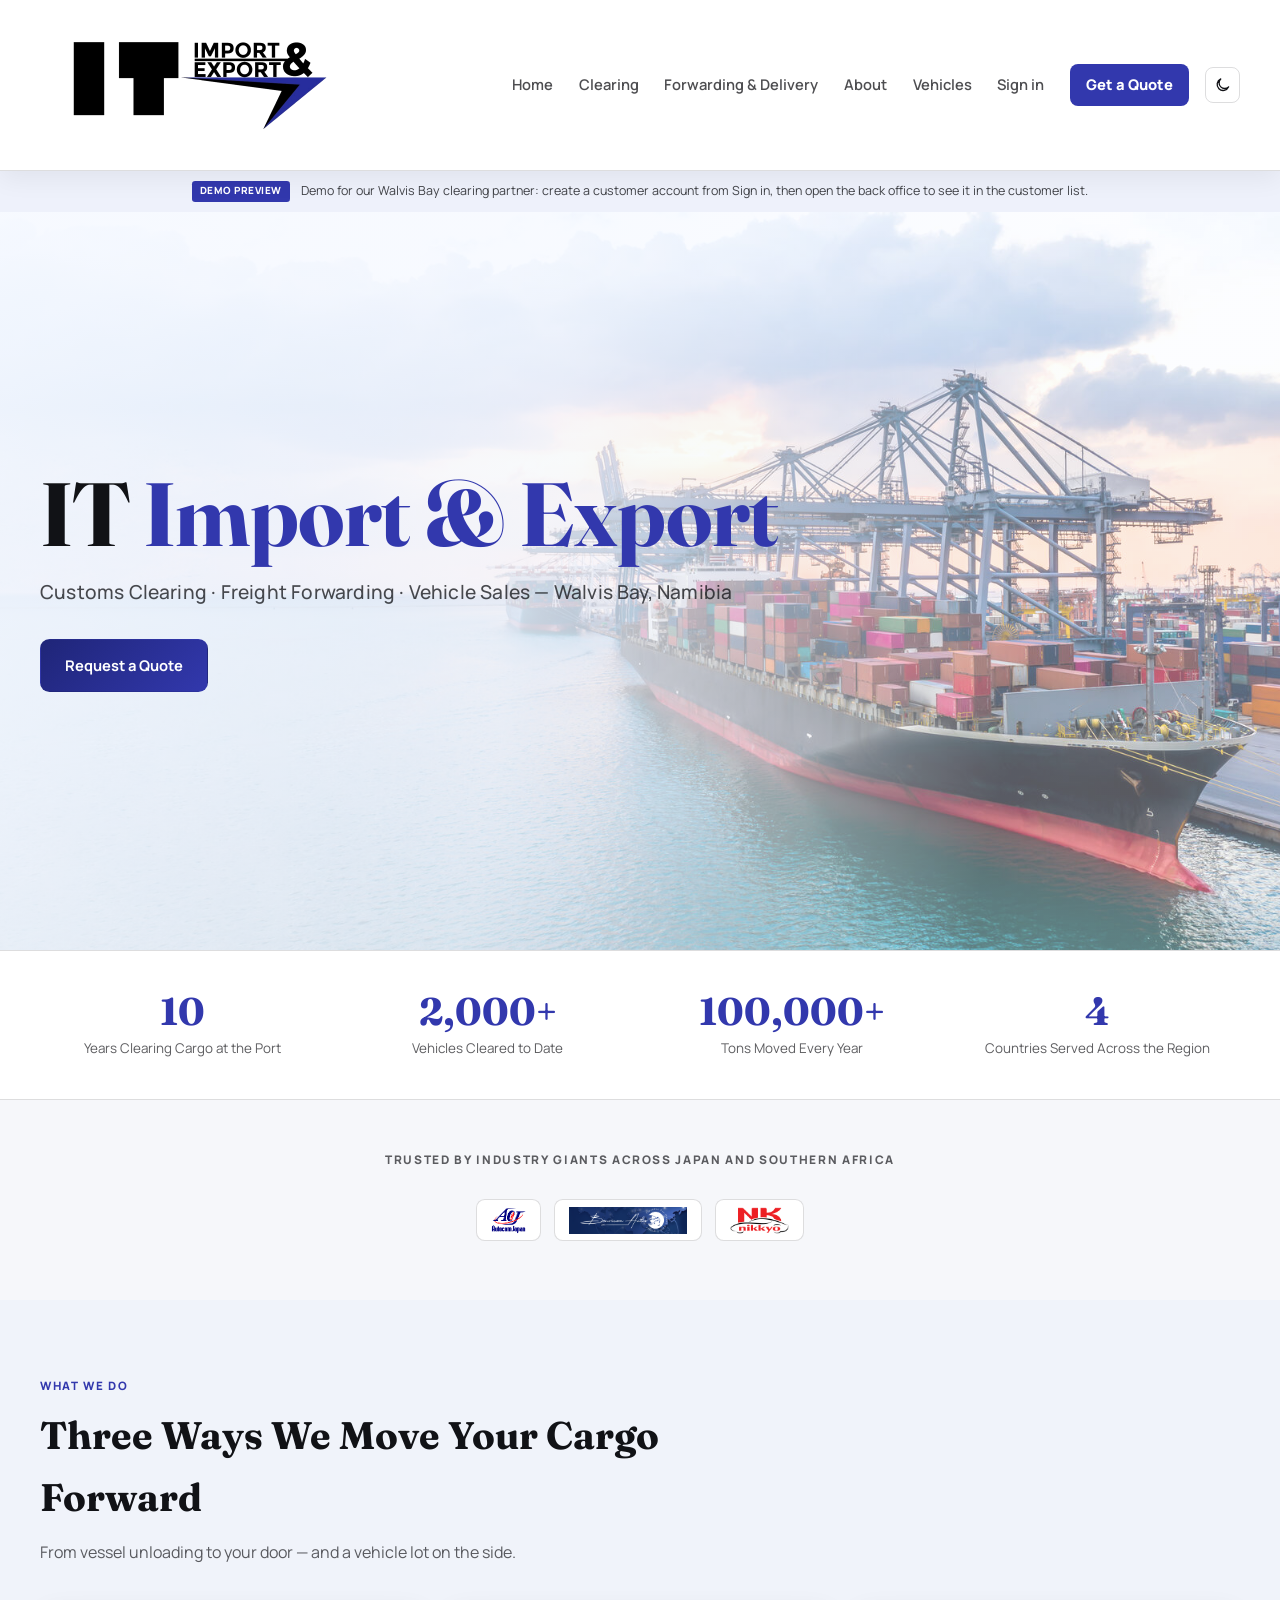
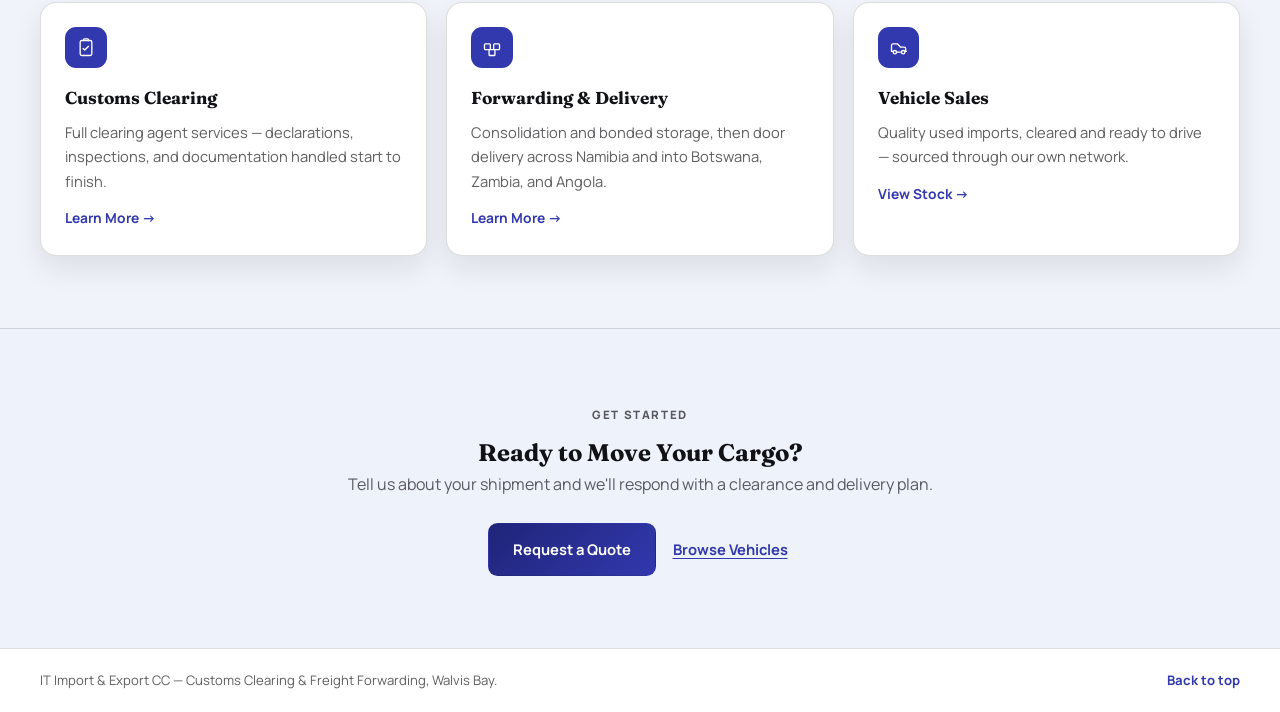
==== index.html @ 36da3877 "Add customer sign-in, a simple back office and a light/dark theme Customers can sign up, sign in and" ====
<!DOCTYPE html>
<html lang="en">
<head>
  <meta charset="UTF-8" />
  <meta name="viewport" content="width=device-width, initial-scale=1.0" />
  <title>IT Import &amp; Export CC — Customs Clearing &amp; Freight Forwarding, Walvis Bay</title>
  <meta name="description" content="Trusted customs clearing and freight forwarding agent based in Walvis Bay, Namibia. Consolidation, clearing, bonded storage, cross-border delivery, and vehicle sales." />
  <link rel="preconnect" href="https://fonts.googleapis.com" />
  <link href="https://fonts.googleapis.com/css2?family=Manrope:wght@400;500;600;700;800&family=Fraunces:opsz,wght@9..144,500;9..144,700&display=swap" rel="stylesheet" />
  <link rel="stylesheet" href="styles.v2.css" />
  <script>/* Theme before first paint: saved choice, else the system setting. */
  (function(){var t;try{t=localStorage.getItem('iti-theme');}catch(e){}if(t!=='light'&&t!=='dark')t=window.matchMedia&&matchMedia('(prefers-color-scheme: dark)').matches?'dark':'light';document.documentElement.setAttribute('data-theme',t);})();</script>
</head>
<body>

  <!-- ===== HEADER ===== -->
  <header class="cl-header">
    <div class="cl-shell cl-header-inner">
      <a href="index.html" class="cl-logo" aria-label="IT Import and Export CC home">
        <img src="assets/it-import-export-logo.jpeg" alt="IT Import and Export logo" class="cl-logo-img" />
      </a>
      <nav class="cl-nav">
        <a href="index.html">Home</a>
        <a href="clearing.html">Clearing</a>
        <a href="forwarding.html">Forwarding &amp; Delivery</a>
        <a href="about.html">About</a>
        <a href="vehicles.html">Vehicles</a>
        <a href="contact.html" class="cl-nav-cta">Get a Quote</a>
      </nav>
      <button type="button" class="cl-theme-toggle" aria-label="Switch light or dark theme" title="Light / dark"><svg class="cl-icon-moon" viewBox="0 0 24 24" aria-hidden="true"><path d="M20 14.8A8.2 8.2 0 1 1 9.2 4a6.6 6.6 0 0 0 10.8 10.8Z"/></svg><svg class="cl-icon-sun" viewBox="0 0 24 24" aria-hidden="true"><circle cx="12" cy="12" r="4.2"/><path d="M12 2.5v3M12 18.5v3M4.2 4.2l2.1 2.1M17.7 17.7l2.1 2.1M2.5 12h3M18.5 12h3M4.2 19.8l2.1-2.1M17.7 6.3l2.1-2.1"/></svg></button>
      <button type="button" class="cl-menu-btn" aria-label="Toggle menu"><span></span><span></span><span></span></button>
    </div>
  </header>
  <div class="cl-nav-backdrop" aria-hidden="true"></div>

  <!-- ===== DEMO NOTICE ===== -->
  <div class="cl-demo-notice">
    <span class="cl-demo-tag">Demo Preview</span>
    <span>Demo for our Walvis Bay clearing partner: create a customer account from Sign in, then open the back office to see it in the customer list.</span>
  </div>

  <!-- ===== HERO — minimalist, name-forward ===== -->
  <section class="cl-hero">
    <div class="cl-hero-bg" aria-hidden="true"></div>
    <div class="cl-hero-overlay" aria-hidden="true"></div>
    <div class="cl-shell cl-hero-content">
      <h1 class="cl-hero-name">IT <em>Import &amp; Export</em></h1>
      <p class="cl-hero-tagline">Customs Clearing · Freight Forwarding · Vehicle Sales — Walvis Bay, Namibia</p>
      <div class="cl-hero-cta">
        <a href="contact.html" class="btn btn-primary">Request a Quote</a>
      </div>
    </div>
  </section>

  <!-- ===== STATS STRIP ===== -->
  <section class="cl-stats-strip">
    <div class="cl-shell cl-stats-grid">
      <div><strong>10</strong><span>Years Clearing Cargo at the Port</span></div>
      <div><strong>2,000+</strong><span>Vehicles Cleared to Date</span></div>
      <div><strong>100,000+</strong><span>Tons Moved Every Year</span></div>
      <div><strong>4</strong><span>Countries Served Across the Region</span></div>
    </div>
  </section>

  <!-- ===== TRUSTED BY ===== -->
  <section class="cl-trusted">
    <div class="cl-shell">
      <p class="cl-trusted-label">Trusted by Industry Giants Across Japan and Southern Africa</p>
      <div class="cl-trusted-row">
        <a href="https://autocj.co.jp/" target="_blank" rel="noopener noreferrer" class="cl-trusted-logo">
          <img src="assets/partners/autocom-japan-official.png" alt="Autocom Japan Inc" loading="lazy" />
        </a>
        <a href="https://www.benricomautos.co.jp/" target="_blank" rel="noopener noreferrer" class="cl-trusted-logo">
          <img src="assets/partners/benricom-autos.png" alt="Benricom Autos Co., Ltd." loading="lazy" />
        </a>
        <a href="https://www.nikkyocars.com/" target="_blank" rel="noopener noreferrer" class="cl-trusted-logo">
          <img src="assets/partners/nikkyo.png" alt="Nikkyo" loading="lazy" />
        </a>
      </div>
    </div>
  </section>

  <!-- ===== SERVICES OVERVIEW ===== -->
  <section id="services" class="cl-section cl-section-alt">
    <div class="cl-shell">
      <header class="cl-section-head">
        <p class="cl-eyebrow">What We Do</p>
        <h2>Three Ways We Move Your Cargo Forward</h2>
        <p class="cl-section-sub">From vessel unloading to your door — and a vehicle lot on the side.</p>
      </header>
      <div class="cl-service-grid">
        <article class="cl-service-card">
          <div class="cl-tile"><svg viewBox="0 0 24 24"><rect x="5" y="3" width="14" height="18" rx="2"/><path d="M9 3V2a1 1 0 0 1 1-1h4a1 1 0 0 1 1 1v1"/><path d="M8.5 12.5l2 2 4.5-4.5"/></svg></div>
          <h3>Customs Clearing</h3>
          <p>Full clearing agent services — declarations, inspections, and documentation handled start to finish.</p>
          <a href="clearing.html" class="cl-service-card-link">Learn More →</a>
        </article>
        <article class="cl-service-card">
          <div class="cl-tile"><svg viewBox="0 0 24 24"><rect x="3" y="7" width="7" height="7" rx="1"/><rect x="14" y="7" width="7" height="7" rx="1"/><rect x="8.5" y="14" width="7" height="7" rx="1"/></svg></div>
          <h3>Forwarding &amp; Delivery</h3>
          <p>Consolidation and bonded storage, then door delivery across Namibia and into Botswana, Zambia, and Angola.</p>
          <a href="forwarding.html" class="cl-service-card-link">Learn More →</a>
        </article>
        <article class="cl-service-card">
          <div class="cl-tile"><svg viewBox="0 0 24 24"><path d="M3 16V9a2 2 0 0 1 2-2h5l4 4h4a2 2 0 0 1 2 2v3"/><circle cx="7" cy="17" r="2"/><circle cx="17" cy="17" r="2"/><path d="M3 16h2M19 16h2M9 17h6"/></svg></div>
          <h3>Vehicle Sales</h3>
          <p>Quality used imports, cleared and ready to drive — sourced through our own network.</p>
          <a href="vehicles.html" class="cl-service-card-link">View Stock →</a>
        </article>
      </div>
    </div>
  </section>

  <!-- ===== CTA BANNER ===== -->
  <section class="cl-contact cl-cta-banner">
    <div class="cl-shell">
      <p class="cl-eyebrow">Get Started</p>
      <h2>Ready to Move Your Cargo?</h2>
      <p>Tell us about your shipment and we'll respond with a clearance and delivery plan.</p>
      <div class="cl-hero-actions cl-cta-actions">
        <a href="contact.html" class="btn btn-primary">Request a Quote</a>
        <a href="vehicles.html" class="btn btn-tertiary">Browse Vehicles</a>
      </div>
    </div>
  </section>

  <!-- ===== FOOTER ===== -->
  <footer class="cl-footer">
    <div class="cl-shell cl-footer-inner">
      <p>IT Import &amp; Export CC — Customs Clearing &amp; Freight Forwarding, Walvis Bay.</p>
      <a href="index.html">Back to top</a>
    </div>
  </footer>

  <script src="main.js"></script>
  <script src="assets/basic-kit.js" data-site="it-import-export" data-business="IT Import &amp; Export CC" data-accent="var(--accent-solid)" data-on-accent="#ffffff" data-tone="auto"></script>
</body>
</html>
---- styles.v2.css ----
/* ===== TOKENS ===== */
:root {
  --navy: #111216;
  --navy-2: #1f2578;
  --navy-3: #3238ad;
  --amber: #3238ad;
  --amber-2: #4d56da;
  --sand: #f6f7fa;
  --text: #111216;
  --muted: rgba(17, 18, 22, 0.68);
  --line: rgba(17, 18, 22, 0.14);
  --card: #ffffff;
  --shadow: 0 12px 28px rgba(17, 18, 22, 0.09);
  --surface: #ffffff;
  --accent-solid: #3238ad;
}

* { margin: 0; padding: 0; box-sizing: border-box; }
html { scroll-behavior: smooth; }

body {
  background: var(--sand);
  color: var(--text);
  font-family: 'Manrope', 'Segoe UI', sans-serif;
  line-height: 1.6;
}

h1, h2, h3 {
  font-family: 'Fraunces', Georgia, serif;
  color: var(--navy);
}

a { text-decoration: none; color: inherit; }

.cl-shell {
  width: min(1200px, calc(100% - 3rem));
  margin: 0 auto;
}

.cl-eyebrow {
  display: inline-block;
  font-size: 0.72rem;
  font-weight: 800;
  letter-spacing: 0.14em;
  text-transform: uppercase;
  color: var(--amber);
  margin-bottom: 0.6rem;
}

.btn {
  display: inline-flex;
  align-items: center;
  justify-content: center;
  padding: 0.85rem 1.5rem;
  border-radius: 0.6rem;
  font-weight: 700;
  font-size: 0.92rem;
  border: 1.5px solid transparent;
  transition: transform 0.15s ease, box-shadow 0.15s ease, background 0.2s ease;
}

.btn-primary {
  background: linear-gradient(135deg, var(--navy-2), var(--navy-3));
  color: #fff;
}
.btn-primary:hover { transform: translateY(-2px); box-shadow: 0 10px 20px rgba(50, 56, 173, 0.34); }

.btn-outline {
  border-color: rgba(50, 56, 173, 0.45);
  color: var(--navy-3);
}
.btn-outline:hover {
  border-color: var(--navy-3);
  background: var(--navy-3);
  color: #fff;
  transform: translateY(-2px);
}

.btn-tertiary {
  color: var(--navy-3);
  padding: 0.85rem 0.2rem;
  text-decoration: underline;
  text-underline-offset: 3px;
}
.btn-tertiary:hover { color: var(--navy-2); transform: none; }

.btn-full { width: 100%; }

/* ===== HEADER ===== */
.cl-header {
  position: sticky;
  top: 0;
  z-index: 40;
  background: #fff;
  border-bottom: 1px solid var(--line);
  box-shadow: 0 8px 24px rgba(17, 18, 22, 0.06);
}

.cl-header-inner {
  min-height: 84px;
  display: flex;
  align-items: center;
  justify-content: space-between;
  gap: 1rem;
}

.cl-logo {
  display: inline-flex;
  align-items: center;
  width: clamp(180px, 25vw, 340px);
  min-height: clamp(54px, 7vw, 86px);
}

.cl-logo-img {
  display: block;
  width: 100%;
  height: auto;
  object-fit: contain;
  /* The JPEG has an off-white box and grey edge lines: lift the box to white, trim the edges. */
  filter: brightness(1.03);
  clip-path: inset(0 1%);
}

.cl-nav { display: flex; align-items: center; gap: 1.6rem; }
.cl-nav a {
  color: rgba(17, 18, 22, 0.75);
  font-weight: 600;
  font-size: 0.92rem;
  transition: color 0.2s;
}
.cl-nav a:hover { color: var(--navy-3); }

.cl-nav-cta {
  background: var(--navy-3);
  color: #fff !important;
  padding: 0.55rem 1rem;
  border-radius: 0.5rem;
  font-weight: 800 !important;
}

.cl-menu-btn {
  display: none;
  width: 2.2rem;
  height: 2.2rem;
  border: 1px solid var(--line);
  border-radius: 0.5rem;
  background: transparent;
  padding: 0.35rem;
}
.cl-menu-btn span { display: block; width: 100%; height: 2px; background: var(--text); margin: 0.22rem 0; }

/* ===== DEMO NOTICE ===== */
.cl-demo-notice {
  background: #eef1fb;
  color: rgba(17, 18, 22, 0.78);
  text-align: center;
  padding: 0.6rem 1.2rem;
  font-size: 0.78rem;
  display: flex;
  align-items: center;
  justify-content: center;
  gap: 0.7rem;
  flex-wrap: wrap;
}
.cl-demo-tag {
  background: var(--navy-3);
  color: #fff;
  font-size: 0.62rem;
  font-weight: 800;
  letter-spacing: 0.05em;
  text-transform: uppercase;
  padding: 0.18rem 0.5rem;
  border-radius: 0.2rem;
}
.cl-demo-notice a { color: var(--navy-3); text-decoration: underline; }

/* ===== HOME HERO =====
   Minimalist: one real photo, one dark gradient, the company name and
   nothing else fighting for attention. No stats, no card, no clutter. */
.cl-hero {
  position: relative;
  min-height: 82vh;
  display: flex;
  align-items: center;
  overflow: hidden;
  background: #edf1f8;
}

.cl-hero-bg {
  position: absolute;
  inset: 0;
  z-index: 0;
  background: url("assets/hero-port.jpg") center 62% / cover no-repeat;
  filter: saturate(0.85) brightness(1.06);
}

.cl-hero-overlay {
  position: absolute;
  inset: 0;
  z-index: 1;
  background: linear-gradient(100deg, rgba(246, 249, 255, 0.94) 0%, rgba(246, 249, 255, 0.82) 42%, rgba(246, 249, 255, 0.36) 78%);
}

.cl-hero-content {
  position: relative;
  z-index: 2;
  padding: 4.5rem 0;
}

.cl-hero-name {
  font-family: 'Fraunces', serif;
  font-weight: 700;
  color: var(--navy);
  font-size: clamp(2.8rem, 7vw, 5.6rem);
  line-height: 1;
  letter-spacing: -0.01em;
}
.cl-hero-name em { color: var(--navy-3); font-style: normal; }

.cl-hero-tagline {
  margin: 1.1rem 0 0;
  font-size: clamp(1rem, 1.6vw, 1.2rem);
  color: rgba(17, 18, 22, 0.76);
  font-weight: 500;
  letter-spacing: 0.01em;
}

.cl-hero-cta {
  margin-top: 2rem;
}

/* ===== INNER PAGE BANNER =====
   Compact, consistent header for every non-home page — no photo, just
   the section identity and a one-line description. */
.cl-page-banner {
  background: linear-gradient(150deg, #f6f8ff 0%, #e9edff 100%);
  padding: 3.2rem 0 2.6rem;
}
.cl-page-banner h1 {
  color: var(--navy);
  font-size: clamp(1.9rem, 3.4vw, 2.6rem);
  margin: 0.6rem 0 0;
}
.cl-page-banner p {
  margin: 0.8rem 0 0;
  color: var(--muted);
  font-size: 1.02rem;
  max-width: 60ch;
  line-height: 1.7;
}

.cl-kicker {
  display: inline-block;
  font-size: 0.76rem;
  font-weight: 700;
  letter-spacing: 0.08em;
  text-transform: uppercase;
  color: var(--navy-3);
  background: rgba(50, 56, 173, 0.09);
  border: 1px solid rgba(50, 56, 173, 0.26);
  padding: 0.4rem 0.85rem;
  border-radius: 999px;
}

.cl-hero-actions {
  display: flex;
  flex-wrap: wrap;
  gap: 0.75rem;
  margin-top: 1.4rem;
}

/* ===== SECTIONS ===== */
.cl-section { padding: 4.5rem 0; }
.cl-section-alt { background: #f0f3fa; }

.cl-section-head { max-width: 640px; margin-bottom: 2.2rem; }
.cl-section-head h2 { font-size: clamp(1.7rem, 3vw, 2.4rem); margin: 0; }
.cl-section-sub { margin-top: 0.7rem; color: var(--muted); font-size: 1rem; line-height: 1.7; }

/* Tile icon system: outline rings for services, solid for feature call-outs */
.cl-tile {
  width: 2.6rem;
  height: 2.6rem;
  border-radius: 0.7rem;
  display: inline-flex;
  align-items: center;
  justify-content: center;
  background: var(--navy-3);
  margin-bottom: 1rem;
}
.cl-tile svg {
  width: 1.25rem;
  height: 1.25rem;
  stroke: #fff;
  fill: none;
  stroke-width: 1.6;
  stroke-linecap: round;
  stroke-linejoin: round;
}
.cl-tile-outline {
  background: transparent;
  border: 1.5px solid var(--navy-3);
}
.cl-tile-outline svg { stroke: var(--navy-3); }
.cl-tile-sm {
  width: 2rem;
  height: 2rem;
  border-radius: 0.5rem;
  margin-bottom: 0;
  flex-shrink: 0;
}
.cl-tile-sm svg { width: 1rem; height: 1rem; }

.cl-service-grid {
  display: grid;
  grid-template-columns: repeat(3, minmax(0, 1fr));
  gap: 1.2rem;
}
.cl-service-card {
  background: var(--card);
  border: 1px solid var(--line);
  border-radius: 1rem;
  padding: 1.5rem;
  box-shadow: var(--shadow);
  transition: transform 0.2s ease, box-shadow 0.2s ease;
}
.cl-service-card:hover { transform: translateY(-4px); box-shadow: 0 20px 36px rgba(17, 18, 22, 0.14); }
.cl-service-card h3 { font-size: 1.08rem; margin: 0 0 0.5rem; }
.cl-service-card p { color: var(--muted); font-size: 0.92rem; line-height: 1.65; margin: 0; }
.cl-service-card-link {
  display: inline-flex;
  align-items: center;
  gap: 0.35rem;
  margin-top: 0.9rem;
  font-size: 0.86rem;
  font-weight: 700;
  color: var(--navy-3);
}

/* ===== STATS STRIP ===== */
.cl-stats-strip {
  background: #fff;
  padding: 2.6rem 0;
  border-top: 1px solid var(--line);
  border-bottom: 1px solid var(--line);
}
.cl-stats-grid {
  display: grid;
  grid-template-columns: repeat(4, minmax(0, 1fr));
  gap: 1.2rem;
  text-align: center;
}
.cl-stats-grid div { display: flex; flex-direction: column; }
.cl-stats-grid strong {
  font-family: 'Fraunces', serif;
  font-size: clamp(1.8rem, 3vw, 2.4rem);
  color: var(--navy-3);
  line-height: 1;
}
.cl-stats-grid span {
  margin-top: 0.5rem;
  font-size: 0.84rem;
  color: var(--muted);
  line-height: 1.4;
}

/* ===== TRUSTED BY ===== */
.cl-trusted {
  padding: 3.2rem 0;
  text-align: center;
}
.cl-trusted-label {
  font-size: 0.74rem;
  font-weight: 800;
  letter-spacing: 0.14em;
  text-transform: uppercase;
  color: var(--muted);
  margin-bottom: 1.6rem;
}
.cl-trusted-row {
  display: flex;
  justify-content: center;
  align-items: center;
  gap: 0.8rem;
  flex-wrap: nowrap;
  overflow-x: auto;
  padding: 0.2rem 0.2rem 0.5rem;
}
.cl-trusted-logo {
  display: flex;
  align-items: center;
  justify-content: center;
  flex-shrink: 0;
  height: 42px;
  padding: 0.4rem 0.9rem;
  border: 1px solid var(--line);
  border-radius: 0.55rem;
  background: var(--card);
  transition: border-color 0.2s ease, transform 0.2s ease;
}
.cl-trusted-logo:hover { border-color: var(--navy-3); transform: translateY(-2px); }
.cl-trusted-logo img {
  height: 100%;
  width: auto;
  object-fit: contain;
}

/* ===== VEHICLE STOCK ===== */
.cl-stock-filters {
  display: flex;
  flex-direction: column;
  gap: 0.9rem;
  margin-bottom: 1.8rem;
}
.cl-filter-row {
  display: flex;
  align-items: center;
  gap: 0.7rem;
  flex-wrap: wrap;
}
.cl-filter-row-label {
  font-size: 0.72rem;
  font-weight: 800;
  letter-spacing: 0.08em;
  text-transform: uppercase;
  color: var(--muted);
  flex-shrink: 0;
  width: 5.5rem;
}
.cl-stock-filter {
  display: flex;
  gap: 0.5rem;
  flex-wrap: wrap;
}
.cl-stock-filter button {
  padding: 0.5rem 1.1rem;
  border-radius: 999px;
  border: 1.5px solid var(--line);
  background: var(--card);
  color: var(--muted);
  font-weight: 700;
  font-size: 0.82rem;
  cursor: pointer;
  transition: all 0.2s;
}
.cl-stock-filter button:hover { border-color: var(--navy); color: var(--navy); }
.cl-stock-filter button.is-active { background: var(--navy-3); border-color: var(--navy-3); color: #fff; }

.cl-stock-grid {
  display: grid;
  grid-template-columns: repeat(4, minmax(0, 1fr));
  gap: 1.1rem;
}

.cl-car-card {
  background: var(--card);
  border: 1px solid var(--line);
  border-radius: 1rem;
  overflow: hidden;
  box-shadow: var(--shadow);
  transition: transform 0.2s ease, box-shadow 0.2s ease;
}
.cl-car-card:hover { transform: translateY(-4px); box-shadow: 0 20px 36px rgba(17, 18, 22, 0.14); }
.cl-car-card.cl-hidden { display: none; }

.cl-car-image { position: relative; aspect-ratio: 4 / 3; overflow: hidden; }
.cl-car-image img { width: 100%; height: 100%; object-fit: cover; display: block; }
.cl-car-badge {
  position: absolute;
  top: 0.7rem;
  right: 0.7rem;
  background: rgba(17, 18, 22, 0.82);
  color: #fff;
  font-size: 0.66rem;
  font-weight: 800;
  letter-spacing: 0.04em;
  text-transform: uppercase;
  padding: 0.25rem 0.55rem;
  border-radius: 999px;
}
.cl-car-badge.reserved { color: #fff; background: rgba(50, 56, 173, 0.9); }

.cl-car-info { padding: 1rem; }
.cl-car-year { font-size: 0.74rem; color: var(--muted); font-weight: 700; letter-spacing: 0.03em; }
.cl-car-info h3 { font-size: 1rem; margin: 0.3rem 0 0.5rem; }
.cl-car-specs { display: flex; gap: 0.4rem; flex-wrap: wrap; margin-bottom: 0.8rem; }
.cl-car-specs span {
  font-size: 0.72rem;
  color: var(--navy-2);
  background: rgba(50, 56, 173, 0.08);
  padding: 0.18rem 0.5rem;
  border-radius: 0.3rem;
  font-weight: 600;
}
.cl-car-footer {
  display: flex;
  align-items: center;
  justify-content: space-between;
  padding-top: 0.7rem;
  border-top: 1px solid var(--line);
}
.cl-car-price { font-weight: 800; color: var(--navy); font-family: 'Fraunces', serif; font-size: 1.02rem; }
.cl-car-footer > span:last-child { font-size: 0.8rem; font-weight: 700; color: var(--navy-3); }

.cl-stock-empty {
  text-align: center;
  color: var(--muted);
  font-size: 0.95rem;
  padding: 2rem 0;
}
.cl-stock-empty a { color: var(--navy-3); font-weight: 700; }

.cl-stock-more { margin-top: 1.6rem; text-align: center; }
.btn-outline-dark {
  border-color: var(--navy);
  color: var(--navy);
  background: transparent;
}
.btn-outline-dark:hover { background: var(--navy); color: #fff; transform: translateY(-2px); }

/* ===== TEAM ===== */
.cl-team-grid {
  display: grid;
  grid-template-columns: repeat(3, minmax(0, 1fr));
  gap: 1.1rem;
}
.cl-team-card {
  background: var(--card);
  border: 1px solid var(--line);
  border-radius: 1rem;
  padding: 1.4rem;
  box-shadow: var(--shadow);
}
.cl-team-card h3 { font-size: 1.1rem; margin: 0 0 0.15rem; }
.cl-team-role {
  font-size: 0.8rem;
  font-weight: 700;
  color: var(--navy-3);
  margin: 0 0 0.9rem;
}
.cl-team-links { display: flex; flex-direction: column; gap: 0.5rem; }
.cl-team-link {
  font-size: 0.86rem;
  font-weight: 600;
  color: var(--text);
  padding: 0.5rem 0.7rem;
  background: rgba(50, 56, 173, 0.08);
  border-radius: 0.5rem;
  transition: background 0.2s;
}
.cl-team-link:hover { background: rgba(50, 56, 173, 0.16); }

/* ===== CORRIDOR ===== */
.cl-corridor-grid {
  display: grid;
  grid-template-columns: minmax(0, 1fr) minmax(320px, 0.85fr);
  gap: 2.5rem;
  align-items: start;
}
.cl-corridor-list {
  margin-top: 1.5rem;
  display: grid;
  grid-template-columns: repeat(2, minmax(0, 1fr));
  gap: 0.8rem;
}
.cl-corridor-list article {
  background: var(--card);
  border: 1px solid var(--line);
  border-radius: 0.8rem;
  padding: 1rem;
}
.cl-corridor-list h3 { font-size: 1rem; margin: 0 0 0.3rem; }
.cl-corridor-list p { font-size: 0.85rem; color: var(--muted); margin: 0; line-height: 1.5; }

/* Coverage map: schematic (not geographically precise) — ocean + coastline
   + landmass, Walvis Bay sitting at the bay notch, routes fanning inland
   toward each destination. */
.cl-map-card {
  position: relative;
  aspect-ratio: 1 / 1;
  background: linear-gradient(160deg, #f5f8ff 0%, #e7ecff 55%);
  border: 1px solid var(--line);
  border-radius: 1rem;
  box-shadow: var(--shadow);
  overflow: hidden;
}
.cl-map-land {
  position: absolute;
  inset: 0;
  width: 100%;
  height: 100%;
}
.cl-map-grid {
  position: absolute;
  inset: 0;
  background-image:
    linear-gradient(rgba(50, 56, 173, 0.09) 1px, transparent 1px),
    linear-gradient(90deg, rgba(50, 56, 173, 0.09) 1px, transparent 1px);
  background-size: 32px 32px;
  -webkit-mask-image: linear-gradient(160deg, transparent 0%, transparent 20%, #000 45%);
  mask-image: linear-gradient(160deg, transparent 0%, transparent 20%, #000 45%);
}
.cl-map-routes {
  position: absolute;
  inset: 0;
  width: 100%;
  height: 100%;
  color: var(--navy-3);
}
.cl-map-route {
  fill: none;
  stroke: currentColor;
  stroke-width: 2;
  stroke-dasharray: 5 4;
  opacity: 0.75;
}
.cl-map-point {
  position: absolute;
  transform: translate(-50%, -50%);
  display: flex;
  align-items: center;
  gap: 0.4rem;
  font-size: 0.78rem;
  font-weight: 700;
  color: var(--text);
  white-space: nowrap;
}
.cl-map-dot {
  width: 0.6rem;
  height: 0.6rem;
  border-radius: 50%;
  background: var(--navy-3);
  box-shadow: 0 0 0 4px rgba(50, 56, 173, 0.2);
  flex-shrink: 0;
}
.cl-map-point-origin {
  font-size: 0.86rem;
  z-index: 1;
}
.cl-map-point-origin .cl-map-dot {
  width: 0.9rem;
  height: 0.9rem;
  background: #fff;
  box-shadow: 0 0 0 5px rgba(50, 56, 173, 0.2);
}

.cl-pt-walvisbay { left: 24%; top: 85%; }
.cl-pt-windhoek { left: 50%; top: 63%; }
.cl-pt-botswana { left: 80%; top: 65%; }
.cl-pt-zambia { left: 73%; top: 33%; }
.cl-pt-angola { left: 40%; top: 24%; }

/* ===== WHY US ===== */
.cl-why-grid {
  display: grid;
  grid-template-columns: repeat(4, minmax(0, 1fr));
  gap: 1.1rem;
}
.cl-why-card {
  background: var(--card);
  border: 1px solid var(--line);
  border-radius: 1rem;
  padding: 1.4rem;
  box-shadow: var(--shadow);
}
.cl-why-card h3 { font-size: 1rem; margin: 0 0 0.4rem; }
.cl-why-card p { font-size: 0.86rem; color: var(--muted); margin: 0; line-height: 1.6; }

/* ===== PACKAGE ===== */
.cl-pkg-grid {
  display: grid;
  grid-template-columns: repeat(4, minmax(0, 1fr));
  gap: 1.1rem;
}
.cl-pkg-card {
  background: var(--card);
  border: 1px solid var(--line);
  border-radius: 1rem;
  padding: 1.3rem;
}
.cl-pkg-card h3 { font-size: 1rem; margin: 0 0 0.4rem; }
.cl-pkg-card p { font-size: 0.86rem; color: var(--muted); margin: 0; line-height: 1.6; }

/* ===== CONTACT ===== */
.cl-contact { padding: 4.5rem 0; background: #eef2fb; color: var(--text); border-top: 1px solid var(--line); }
.cl-contact h2 { color: var(--navy); }
.cl-contact p { color: var(--muted); }

.cl-cta-banner { text-align: center; }
.cl-cta-actions { justify-content: center; margin-top: 1.6rem; }
.cl-contact-grid {
  display: grid;
  grid-template-columns: minmax(0, 1fr) minmax(340px, 0.9fr);
  gap: 2.5rem;
  align-items: start;
}
.cl-contact-details { margin-top: 1.5rem; display: flex; flex-direction: column; gap: 0.9rem; }
.cl-contact-item { display: flex; align-items: center; gap: 0.7rem; font-size: 0.9rem; }

.cl-form {
  background: #fff;
  border: 1px solid var(--line);
  border-radius: 1rem;
  padding: 1.4rem;
  display: grid;
  gap: 0.85rem;
}
.cl-form-row { display: grid; grid-template-columns: 1fr 1fr; gap: 0.85rem; }
.cl-form-group { display: flex; flex-direction: column; gap: 0.35rem; }
.cl-form-group label {
  font-size: 0.7rem;
  font-weight: 700;
  letter-spacing: 0.05em;
  text-transform: uppercase;
  color: var(--muted);
}
.cl-optional {
  font-weight: 500;
  text-transform: none;
  letter-spacing: normal;
  opacity: 0.7;
}
.cl-form-group input,
.cl-form-group select,
.cl-form-group textarea {
  background: #fff;
  border: 1px solid var(--line);
  border-radius: 0.5rem;
  padding: 0.65rem 0.75rem;
  color: var(--text);
  font-family: inherit;
  font-size: 0.9rem;
  resize: none;
}
.cl-form-group input::placeholder,
.cl-form-group textarea::placeholder { color: rgba(17, 18, 22, 0.38); }

/* ===== SEARCH VEHICLES MODAL ===== */
.cl-search-trigger {
  border: none;
  font-family: inherit;
  cursor: pointer;
}

.cl-search-modal-backdrop {
  position: fixed;
  inset: 0;
  z-index: 60;
  background: rgba(17, 18, 22, 0.35);
  -webkit-backdrop-filter: blur(2px);
  backdrop-filter: blur(2px);
  opacity: 0;
  pointer-events: none;
  transition: opacity 0.2s ease;
}
.cl-search-modal-backdrop.visible { opacity: 1; pointer-events: auto; }

.cl-search-modal {
  position: fixed;
  z-index: 61;
  top: 50%;
  left: 50%;
  transform: translate(-50%, -46%);
  width: min(440px, calc(100% - 2rem));
  background: #fff;
  border: 1px solid var(--line);
  border-radius: 1rem;
  padding: 1.6rem;
  box-shadow: 0 24px 50px rgba(17, 18, 22, 0.2);
  opacity: 0;
  pointer-events: none;
  transition: opacity 0.2s ease, transform 0.2s ease;
}
.cl-search-modal.visible {
  opacity: 1;
  pointer-events: auto;
  transform: translate(-50%, -50%);
}
.cl-search-modal h2 { color: var(--navy); font-size: 1.3rem; margin: 0; }
.cl-search-modal-sub {
  color: var(--muted);
  font-size: 0.85rem;
  margin: 0.5rem 0 1.3rem;
}
.cl-search-modal .cl-form-group { margin-bottom: 0.9rem; }
.cl-search-modal-close {
  position: absolute;
  top: 1rem;
  right: 1rem;
  width: 2rem;
  height: 2rem;
  border-radius: 50%;
  border: 1px solid var(--line);
  background: transparent;
  color: var(--text);
  font-size: 1.1rem;
  line-height: 1;
  cursor: pointer;
}
.cl-search-modal-close:hover { border-color: var(--navy-3); color: var(--navy-3); }
.cl-search-modal select:disabled { opacity: 0.5; cursor: not-allowed; }

html.modal-open, body.modal-open { overflow: hidden; height: 100%; }

/* ===== FOOTER ===== */
.cl-footer { background: #fff; border-top: 1px solid var(--line); padding: 1.3rem 0; }
.cl-footer-inner {
  display: flex;
  justify-content: space-between;
  align-items: center;
  gap: 1rem;
  flex-wrap: wrap;
}
.cl-footer p { color: var(--muted); font-size: 0.82rem; margin: 0; }
.cl-footer a { color: var(--navy-3); font-size: 0.82rem; font-weight: 700; }

/* ===== RESPONSIVE ===== */
@media (max-width: 1024px) {
  .cl-service-grid { grid-template-columns: repeat(2, minmax(0, 1fr)); }
  .cl-why-grid, .cl-pkg-grid { grid-template-columns: repeat(2, minmax(0, 1fr)); }
  .cl-stock-grid { grid-template-columns: repeat(2, minmax(0, 1fr)); }
  .cl-team-grid { grid-template-columns: repeat(2, minmax(0, 1fr)); }
  .cl-corridor-grid { grid-template-columns: 1fr; }
  .cl-contact-grid { grid-template-columns: 1fr; }
  .cl-stats-grid { grid-template-columns: repeat(2, minmax(0, 1fr)); gap: 1.6rem; }
}

@media (max-width: 1100px) {
  .cl-nav { display: none; }
  .cl-menu-btn { display: flex; flex-direction: column; justify-content: center; }

  .cl-nav.open {
    display: flex;
    flex-direction: column;
    align-items: stretch;
    gap: 0.15rem;
    position: absolute;
    top: 74px;
    left: 0;
    right: 0;
    background: #fff;
    padding: 0.8rem 1.1rem;
    z-index: 39;
    border-top: 1px solid var(--line);
    box-shadow: 0 16px 28px rgba(17, 18, 22, 0.18);
    max-height: calc(100vh - 74px);
    overflow-y: auto;
  }
  .cl-nav.open a { padding: 0.6rem 0.1rem; }
  .cl-nav.open .cl-nav-cta {
    background: none;
    color: var(--navy-3) !important;
    padding: 0.7rem 0.1rem 0.2rem !important;
    margin-top: 0.3rem;
    border-top: 1px solid var(--line);
    border-radius: 0;
  }

  .cl-nav-backdrop {
    position: fixed;
    top: 74px;
    left: 0;
    right: 0;
    bottom: 0;
    z-index: 38;
    background: rgba(0, 0, 0, 0.55);
    -webkit-backdrop-filter: grayscale(70%) blur(1px);
    backdrop-filter: grayscale(70%) blur(1px);
    opacity: 0;
    pointer-events: none;
    transition: opacity 0.25s ease;
  }
  .cl-nav-backdrop.visible { opacity: 1; pointer-events: auto; }
  html.nav-locked, body.nav-locked { overflow: hidden; height: 100%; }
}

@media (max-width: 860px) {
  .cl-service-grid, .cl-why-grid, .cl-pkg-grid, .cl-corridor-list { grid-template-columns: 1fr; }
  .cl-stock-grid, .cl-team-grid { grid-template-columns: 1fr; }
  .cl-form-row { grid-template-columns: 1fr; }
  .cl-stats-grid { grid-template-columns: 1fr 1fr; }
  .cl-filter-row { align-items: flex-start; }
  .cl-filter-row-label { width: auto; }
}

/* ===== THEME TOGGLE ===== */
.cl-nav { margin-left: auto; }
.cl-theme-toggle {
  width: 2.2rem;
  height: 2.2rem;
  flex-shrink: 0;
  display: inline-flex;
  align-items: center;
  justify-content: center;
  border: 1px solid var(--line);
  border-radius: 0.5rem;
  background: transparent;
  color: var(--text);
  cursor: pointer;
  transition: border-color 0.2s, color 0.2s;
}
.cl-theme-toggle:hover { border-color: var(--navy-3); color: var(--navy-3); }
.cl-theme-toggle svg {
  width: 1.1rem;
  height: 1.1rem;
  fill: none;
  stroke: currentColor;
  stroke-width: 1.8;
  stroke-linecap: round;
  stroke-linejoin: round;
}
.cl-theme-toggle .cl-icon-sun { display: none; }
[data-theme="dark"] .cl-theme-toggle .cl-icon-sun { display: block; }
[data-theme="dark"] .cl-theme-toggle .cl-icon-moon { display: none; }

@media (max-width: 1100px) {
  .cl-theme-toggle { margin-left: auto; }
}

/* ===== DARK THEME =====
   Set on <html data-theme="dark"> by the toggle (or the visitor's system
   setting on first visit). Only colours change; layout is shared. */
[data-theme="dark"] {
  color-scheme: dark;
  --navy: #eef0ff;
  --navy-2: #a3a9ff;
  --navy-3: #8b92ff;
  --amber: #8b92ff;
  --amber-2: #a3a9ff;
  --sand: #0f1117;
  --text: #e8eaf2;
  --muted: rgba(232, 234, 242, 0.68);
  --line: rgba(255, 255, 255, 0.12);
  --card: #181b24;
  --shadow: 0 12px 28px rgba(0, 0, 0, 0.35);
  --surface: #14171f;
  --accent-solid: #4d56da;
}

/* Logo is black on white: flip it and let the dark header show through. */
[data-theme="dark"] .cl-logo-img { filter: brightness(1.03) invert(1) hue-rotate(180deg); mix-blend-mode: screen; }

[data-theme="dark"] .cl-header,
[data-theme="dark"] .cl-stats-strip,
[data-theme="dark"] .cl-footer,
[data-theme="dark"] .cl-form,
[data-theme="dark"] .cl-search-modal,
[data-theme="dark"] .cl-nav.open { background: var(--surface); }
[data-theme="dark"] .cl-header { box-shadow: 0 8px 24px rgba(0, 0, 0, 0.35); }
[data-theme="dark"] .cl-nav a { color: rgba(232, 234, 242, 0.78); }
[data-theme="dark"] .cl-nav a:hover { color: var(--navy-3); }

/* Solid accent fills keep a deeper blue so white text stays readable. */
[data-theme="dark"] .cl-nav-cta,
[data-theme="dark"] .cl-demo-tag,
[data-theme="dark"] .cl-tile:not(.cl-tile-outline),
[data-theme="dark"] .cl-stock-filter button.is-active { background: var(--accent-solid); border-color: var(--accent-solid); }
[data-theme="dark"] .cl-nav.open .cl-nav-cta { background: none; }
[data-theme="dark"] .btn-primary { background: linear-gradient(135deg, #3d45c8, #565fe0); }
[data-theme="dark"] .btn-outline { border-color: rgba(139, 146, 255, 0.45); }
[data-theme="dark"] .btn-outline:hover { background: var(--accent-solid); border-color: var(--accent-solid); }
[data-theme="dark"] .btn-outline-dark:hover { color: var(--sand); }

[data-theme="dark"] .cl-demo-notice { background: #161a2b; color: rgba(232, 234, 242, 0.8); }

[data-theme="dark"] .cl-hero { background: var(--sand); }
[data-theme="dark"] .cl-hero-bg { filter: saturate(0.8) brightness(0.7); }
[data-theme="dark"] .cl-hero-overlay {
  background: linear-gradient(100deg, rgba(12, 14, 20, 0.94) 0%, rgba(12, 14, 20, 0.8) 42%, rgba(12, 14, 20, 0.35) 78%);
}
[data-theme="dark"] .cl-hero-tagline { color: rgba(232, 234, 242, 0.8); }
[data-theme="dark"] .cl-page-banner { background: linear-gradient(150deg, #141827 0%, #1a1f36 100%); }
[data-theme="dark"] .cl-kicker { background: rgba(139, 146, 255, 0.12); border-color: rgba(139, 146, 255, 0.3); }
[data-theme="dark"] .cl-section-alt { background: #13161e; }
[data-theme="dark"] .cl-contact { background: #12151d; }

/* Partner logos are dark artwork on white, so their chips stay light. */
[data-theme="dark"] .cl-trusted-logo { background: #f4f5f9; }

[data-theme="dark"] .cl-car-specs span { color: #c3c7ff; background: rgba(139, 146, 255, 0.12); }
[data-theme="dark"] .cl-car-badge.reserved { background: rgba(77, 86, 218, 0.92); }
[data-theme="dark"] .cl-team-link { background: rgba(139, 146, 255, 0.1); }
[data-theme="dark"] .cl-team-link:hover { background: rgba(139, 146, 255, 0.18); }

[data-theme="dark"] .cl-map-card { background: linear-gradient(160deg, #161a28 0%, #1b2036 55%); }
[data-theme="dark"] .cl-map-land path { fill: #2a3156; }
[data-theme="dark"] .cl-map-grid {
  background-image:
    linear-gradient(rgba(139, 146, 255, 0.1) 1px, transparent 1px),
    linear-gradient(90deg, rgba(139, 146, 255, 0.1) 1px, transparent 1px);
}

[data-theme="dark"] .cl-form-group input,
[data-theme="dark"] .cl-form-group select,
[data-theme="dark"] .cl-form-group textarea { background: var(--sand); }
[data-theme="dark"] .cl-form-group input::placeholder,
[data-theme="dark"] .cl-form-group textarea::placeholder { color: rgba(232, 234, 242, 0.38); }
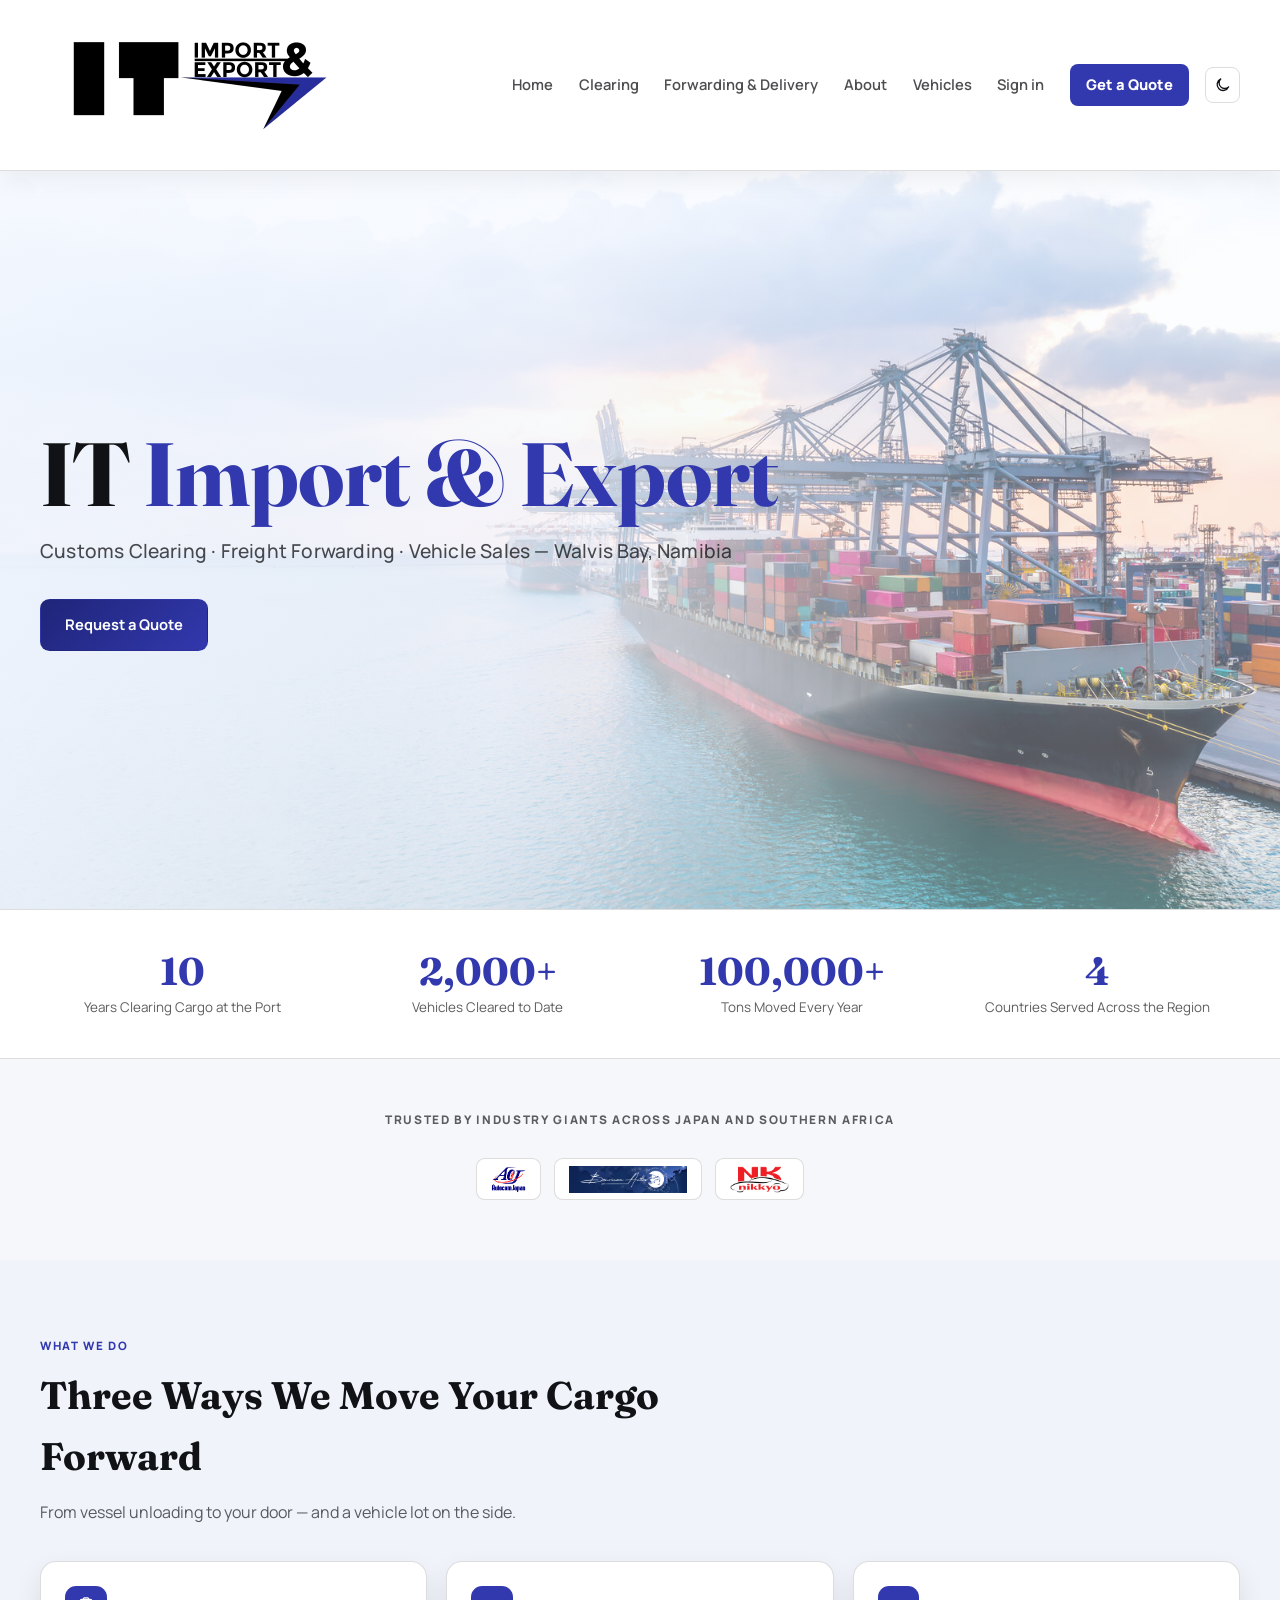
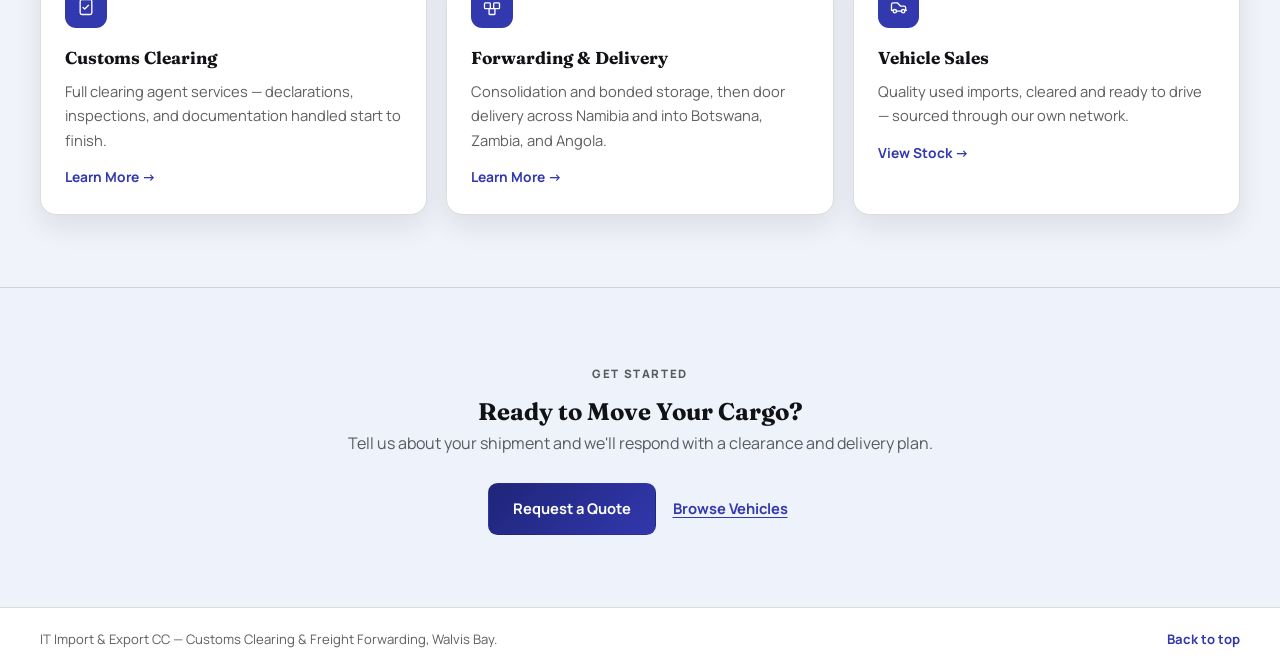
==== commit 80b8b83a: "Remove the demo banner from the home page Co-Authored-By: Claude Opus 5.5 <noreply@anthropic.com>" ====
--- a/index.html
+++ b/index.html
@@ -32,12 +32,6 @@
     </div>
   </header>
   <div class="cl-nav-backdrop" aria-hidden="true"></div>
-
-  <!-- ===== DEMO NOTICE ===== -->
-  <div class="cl-demo-notice">
-    <span class="cl-demo-tag">Demo Preview</span>
-    <span>Demo for our Walvis Bay clearing partner: create a customer account from Sign in, then open the back office to see it in the customer list.</span>
-  </div>
 
   <!-- ===== HERO — minimalist, name-forward ===== -->
   <section class="cl-hero">
